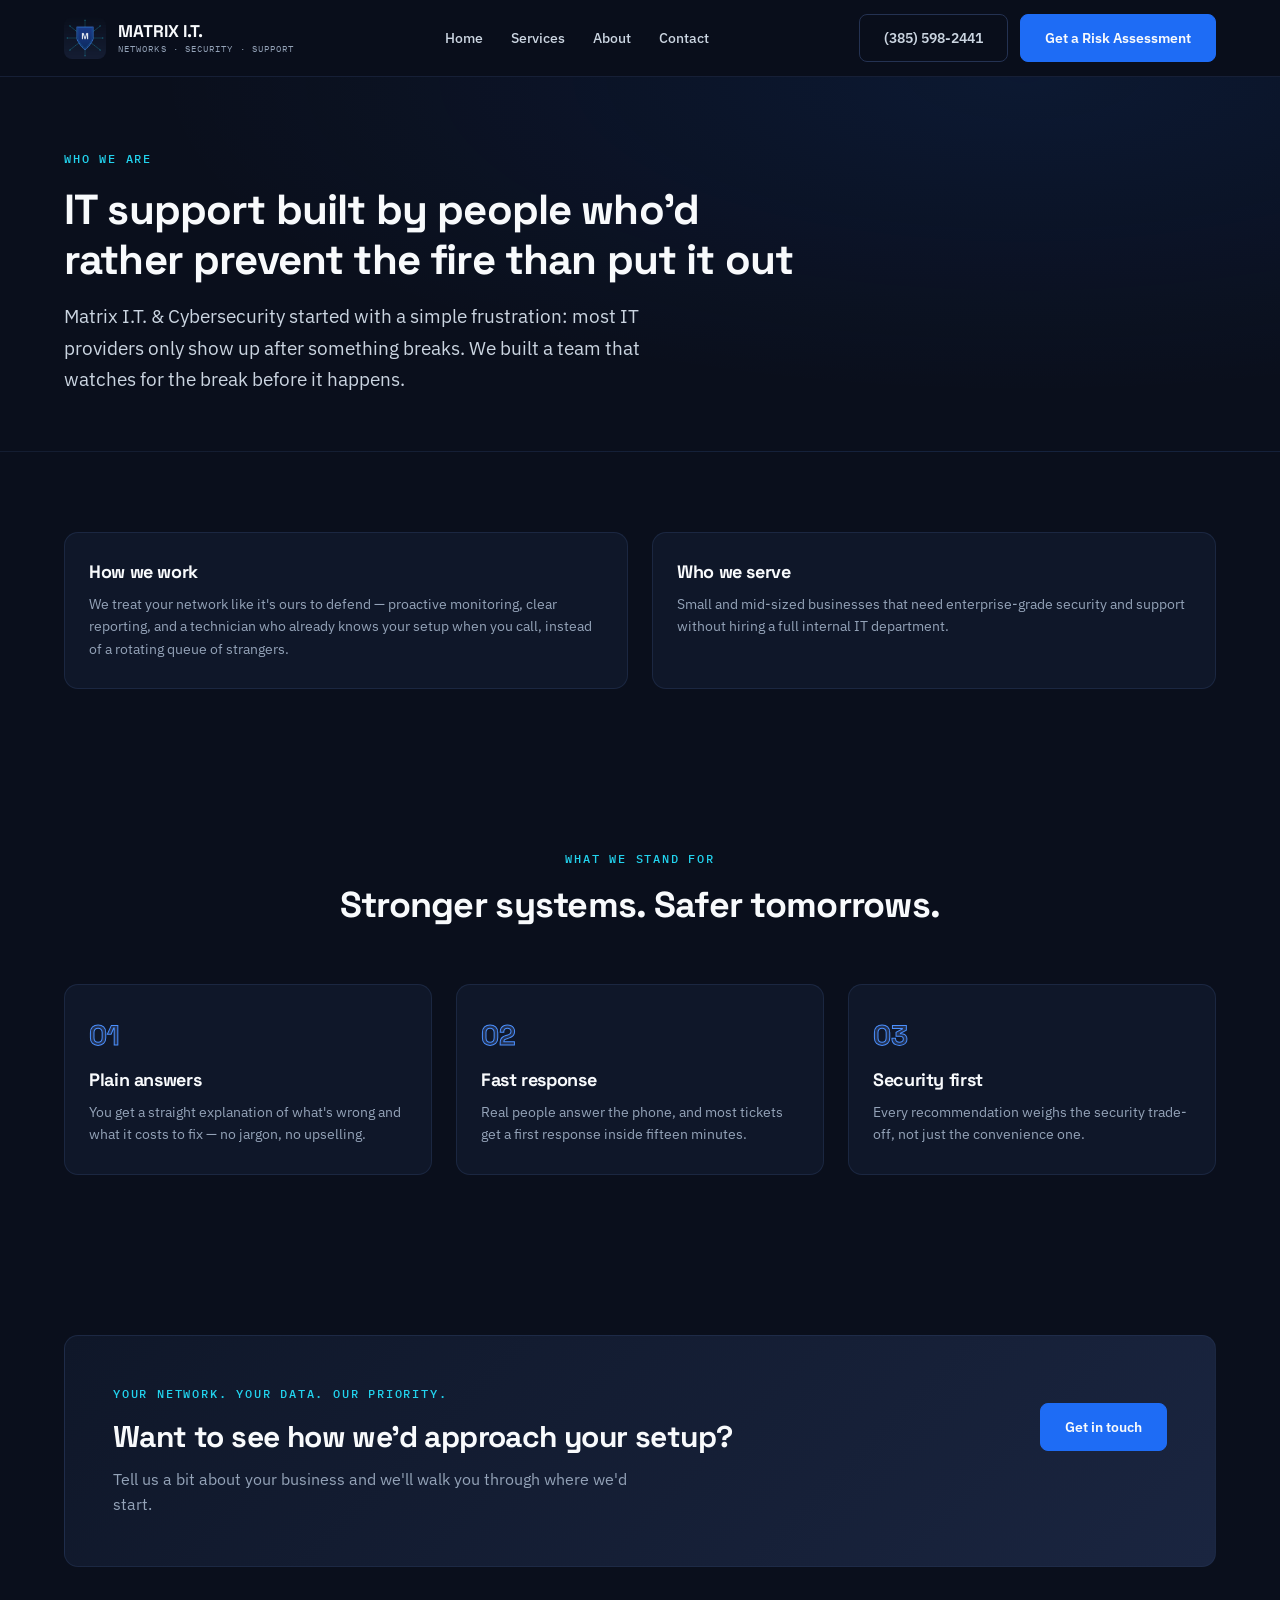
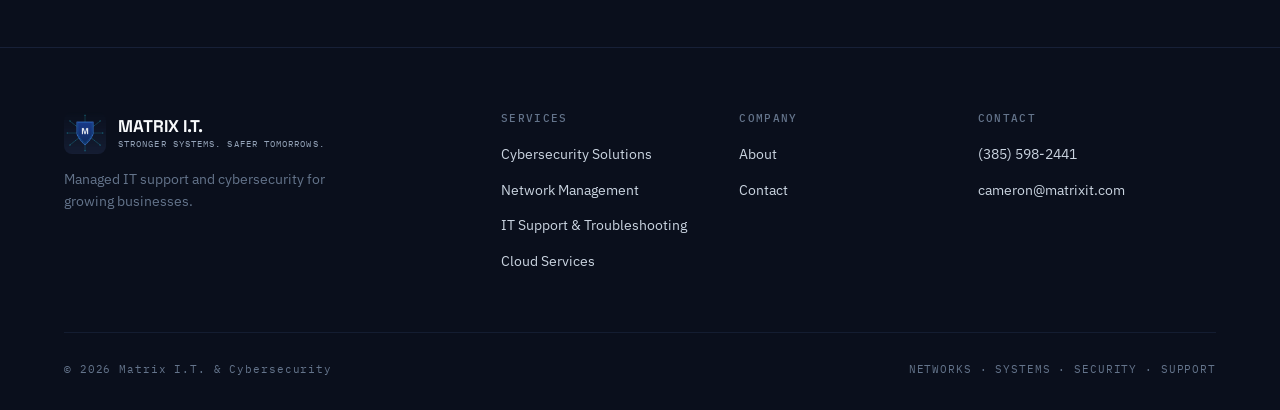
==== about.html @ 4bd4ed59 "Initial draft of Matrix I.T. website" ====
<!DOCTYPE html>
<html lang="en">
<head>
<meta charset="UTF-8">
<meta name="viewport" content="width=device-width, initial-scale=1">
<title>About — Matrix I.T. &amp; Cybersecurity</title>
<meta name="description" content="Matrix I.T. &amp; Cybersecurity is a managed IT and security provider built on straightforward advice and fast response.">
<link rel="preconnect" href="https://fonts.googleapis.com">
<link href="https://fonts.googleapis.com/css2?family=Space+Grotesk:wght@500;600;700&family=IBM+Plex+Sans:wght@400;500;600&family=IBM+Plex+Mono:wght@400;500&display=swap" rel="stylesheet">
<link rel="stylesheet" href="css/style.css">
</head>
<body>

<header class="site-header">
  <div class="wrap">
    <a class="brand" href="index.html">
      <img src="images/logo-blue.jpg" alt="Matrix I.T. &amp; Cybersecurity logo">
      <span>MATRIX I.T.<small>NETWORKS · SECURITY · SUPPORT</small></span>
    </a>
    <nav class="nav-links">
      <a href="index.html">Home</a>
      <a href="services.html">Services</a>
      <a href="about.html">About</a>
      <a href="contact.html">Contact</a>
    </nav>
    <div class="nav-cta">
      <a class="btn btn-ghost" href="tel:+13855982441">(385) 598-2441</a>
      <a class="btn btn-primary" href="contact.html">Get a Risk Assessment</a>
    </div>
    <button class="nav-toggle" aria-label="Toggle menu" aria-expanded="false">☰</button>
  </div>
  <div class="mobile-nav">
    <a href="index.html">Home</a>
    <a href="services.html">Services</a>
    <a href="about.html">About</a>
    <a href="contact.html">Contact</a>
  </div>
</header>

<section class="page-hero">
  <div class="wrap">
    <div class="eyebrow">WHO WE ARE</div>
    <h1>IT support built by people who'd rather prevent the fire than put it out</h1>
    <p class="lede">Matrix I.T. &amp; Cybersecurity started with a simple frustration: most IT providers only show up after something breaks. We built a team that watches for the break before it happens.</p>
  </div>
</section>

<section id="story">
  <div class="wrap">
    <div class="grid cols-2">
      <div class="card">
        <h2>How we work</h2>
        <p>We treat your network like it's ours to defend — proactive monitoring, clear reporting, and a technician who already knows your setup when you call, instead of a rotating queue of strangers.</p>
      </div>
      <div class="card">
        <h2>Who we serve</h2>
        <p>Small and mid-sized businesses that need enterprise-grade security and support without hiring a full internal IT department.</p>
      </div>
    </div>
  </div>
</section>

<section id="values">
  <div class="wrap">
    <div class="section-head">
      <div class="eyebrow">WHAT WE STAND FOR</div>
      <h2>Stronger systems. Safer tomorrows.</h2>
    </div>
    <div class="grid cols-3">
      <div class="card">
        <div class="num">01</div>
        <h3>Plain answers</h3>
        <p>You get a straight explanation of what's wrong and what it costs to fix — no jargon, no upselling.</p>
      </div>
      <div class="card">
        <div class="num">02</div>
        <h3>Fast response</h3>
        <p>Real people answer the phone, and most tickets get a first response inside fifteen minutes.</p>
      </div>
      <div class="card">
        <div class="num">03</div>
        <h3>Security first</h3>
        <p>Every recommendation weighs the security trade-off, not just the convenience one.</p>
      </div>
    </div>
  </div>
</section>

<section id="cta">
  <div class="wrap">
    <div class="panel">
      <div>
        <div class="eyebrow">YOUR NETWORK. YOUR DATA. OUR PRIORITY.</div>
        <h2>Want to see how we'd approach your setup?</h2>
        <p class="mt-0">Tell us a bit about your business and we'll walk you through where we'd start.</p>
      </div>
      <div class="hero-actions">
        <a class="btn btn-primary" href="contact.html">Get in touch</a>
      </div>
    </div>
  </div>
</section>

<footer>
  <div class="wrap">
    <div class="footer-grid">
      <div>
        <div class="brand" style="margin-bottom:14px;">
          <img src="images/logo-blue.jpg" alt="Matrix I.T. logo">
          <span>MATRIX I.T.<small>STRONGER SYSTEMS. SAFER TOMORROWS.</small></span>
        </div>
        <p>Managed IT support and cybersecurity for growing businesses.</p>
      </div>
      <div>
        <h4>SERVICES</h4>
        <ul>
          <li><a href="services.html">Cybersecurity Solutions</a></li>
          <li><a href="services.html">Network Management</a></li>
          <li><a href="services.html">IT Support &amp; Troubleshooting</a></li>
          <li><a href="services.html">Cloud Services</a></li>
        </ul>
      </div>
      <div>
        <h4>COMPANY</h4>
        <ul>
          <li><a href="about.html">About</a></li>
          <li><a href="contact.html">Contact</a></li>
        </ul>
      </div>
      <div>
        <h4>CONTACT</h4>
        <ul>
          <li><a href="tel:+13855982441">(385) 598-2441</a></li>
          <li><a href="mailto:cameron@matrixit.com">cameron@matrixit.com</a></li>
        </ul>
      </div>
    </div>
    <div class="footer-bottom">
      <span>© 2026 Matrix I.T. &amp; Cybersecurity</span>
      <span>NETWORKS · SYSTEMS · SECURITY · SUPPORT</span>
    </div>
  </div>
</footer>

<script src="js/script.js"></script>
</body>
</html>
---- css/style.css ----
/* ========================================
   Matrix I.T. & Cybersecurity — Stylesheet
   ======================================== */

/* --- Design Tokens --- */
:root {
  --navy-900: #0a0f1c;
  --navy-800: #0f1729;
  --navy-700: #1a2540;
  --navy-600: #243252;
  --blue-500: #1e6cf5;
  --blue-400: #4a90ff;
  --blue-300: #7ab0ff;
  --cyan-400: #22d3ee;
  --white: #f8fafc;
  --gray-100: #f1f5f9;
  --gray-200: #e2e8f0;
  --gray-300: #cbd5e1;
  --gray-400: #94a3b8;
  --gray-500: #64748b;
  --gray-600: #475569;
  --green-400: #4ade80;
  --amber-400: #fbbf24;

  --font-head: 'Space Grotesk', sans-serif;
  --font-body: 'IBM Plex Sans', sans-serif;
  --font-mono: 'IBM Plex Mono', monospace;

  --max-width: 1200px;
  --radius: 14px;
  --radius-sm: 8px;
  --transition: 0.25s ease;
}

/* --- Reset --- */
*, *::before, *::after {
  box-sizing: border-box;
  margin: 0;
  padding: 0;
}

html {
  scroll-behavior: smooth;
  -webkit-text-size-adjust: 100%;
}

body {
  font-family: var(--font-body);
  font-size: 16px;
  line-height: 1.6;
  color: var(--gray-100);
  background: var(--navy-900);
  -webkit-font-smoothing: antialiased;
  overflow-x: hidden;
}

img {
  max-width: 100%;
  height: auto;
  display: block;
}

a {
  color: var(--blue-400);
  text-decoration: none;
  transition: color var(--transition);
}

a:hover {
  color: var(--blue-300);
}

ul {
  list-style: none;
}

h1, h2, h3, h4 {
  font-family: var(--font-head);
  font-weight: 700;
  line-height: 1.2;
  letter-spacing: -0.02em;
}

/* --- Layout --- */
.wrap {
  max-width: var(--max-width);
  margin: 0 auto;
  padding: 0 24px;
}

/* --- Buttons --- */
.btn {
  display: inline-flex;
  align-items: center;
  justify-content: center;
  gap: 8px;
  font-family: var(--font-body);
  font-size: 14px;
  font-weight: 600;
  padding: 12px 24px;
  border-radius: var(--radius-sm);
  border: 1.5px solid transparent;
  cursor: pointer;
  transition: all var(--transition);
  white-space: nowrap;
  text-decoration: none;
}

.btn-primary {
  background: var(--blue-500);
  color: var(--white);
  border-color: var(--blue-500);
}

.btn-primary:hover {
  background: #1556d4;
  border-color: #1556d4;
  color: var(--white);
  transform: translateY(-1px);
  box-shadow: 0 8px 24px rgba(30, 108, 245, 0.35);
}

.btn-ghost {
  background: transparent;
  color: var(--gray-300);
  border-color: var(--navy-600);
}

.btn-ghost:hover {
  background: var(--navy-700);
  border-color: var(--blue-500);
  color: var(--white);
}

/* --- Eyebrow / Lede --- */
.eyebrow {
  font-family: var(--font-mono);
  font-size: 12px;
  font-weight: 500;
  letter-spacing: 0.15em;
  text-transform: uppercase;
  color: var(--cyan-400);
  margin-bottom: 16px;
}

.lede {
  font-size: 19px;
  line-height: 1.65;
  color: var(--gray-300);
  max-width: 640px;
}

.mt-0 { margin-top: 0 !important; }

/* --- Header --- */
.site-header {
  position: sticky;
  top: 0;
  z-index: 100;
  background: rgba(10, 15, 28, 0.92);
  backdrop-filter: blur(12px);
  -webkit-backdrop-filter: blur(12px);
  border-bottom: 1px solid rgba(36, 50, 82, 0.5);
}

.site-header .wrap {
  display: flex;
  align-items: center;
  justify-content: space-between;
  gap: 24px;
  padding-top: 14px;
  padding-bottom: 14px;
}

.brand {
  display: flex;
  align-items: center;
  gap: 12px;
  text-decoration: none;
}

.brand img {
  width: 42px;
  height: 42px;
  border-radius: 8px;
  object-fit: cover;
}

.brand span {
  font-family: var(--font-head);
  font-size: 17px;
  font-weight: 700;
  color: var(--white);
  line-height: 1.1;
  display: flex;
  flex-direction: column;
}

.brand small {
  font-family: var(--font-mono);
  font-size: 9px;
  font-weight: 400;
  letter-spacing: 0.12em;
  color: var(--gray-400);
  margin-top: 3px;
}

.nav-links {
  display: flex;
  gap: 28px;
}

.nav-links a {
  font-size: 14px;
  font-weight: 500;
  color: var(--gray-300);
  text-decoration: none;
  position: relative;
  padding: 4px 0;
}

.nav-links a::after {
  content: '';
  position: absolute;
  bottom: 0;
  left: 0;
  width: 0;
  height: 2px;
  background: var(--cyan-400);
  transition: width var(--transition);
}

.nav-links a:hover {
  color: var(--white);
}

.nav-links a:hover::after {
  width: 100%;
}

.nav-cta {
  display: flex;
  align-items: center;
  gap: 12px;
}

.nav-toggle {
  display: none;
  background: none;
  border: 1.5px solid var(--navy-600);
  color: var(--gray-300);
  font-size: 20px;
  padding: 6px 14px;
  border-radius: var(--radius-sm);
  cursor: pointer;
}

.mobile-nav {
  display: none;
  flex-direction: column;
  padding: 0 24px 20px;
  gap: 4px;
}

.mobile-nav a {
  padding: 12px 16px;
  color: var(--gray-300);
  font-size: 15px;
  font-weight: 500;
  border-radius: var(--radius-sm);
  transition: background var(--transition);
}

.mobile-nav a:hover {
  background: var(--navy-700);
  color: var(--white);
}

.site-header.open .mobile-nav {
  display: flex;
}

/* --- Hero --- */
.hero {
  position: relative;
  padding: 80px 0 100px;
  background:
    radial-gradient(ellipse at 75% 20%, rgba(30, 108, 245, 0.12) 0%, transparent 55%),
    radial-gradient(ellipse at 10% 80%, rgba(34, 211, 238, 0.08) 0%, transparent 50%),
    var(--navy-900);
  overflow: hidden;
}

.hero::before {
  content: '';
  position: absolute;
  inset: 0;
  background-image:
    linear-gradient(rgba(36, 50, 82, 0.15) 1px, transparent 1px),
    linear-gradient(90deg, rgba(36, 50, 82, 0.15) 1px, transparent 1px);
  background-size: 48px 48px;
  mask-image: radial-gradient(ellipse at center, black 30%, transparent 80%);
  -webkit-mask-image: radial-gradient(ellipse at center, black 30%, transparent 80%);
}

.hero .wrap {
  display: grid;
  grid-template-columns: 1.4fr 1fr;
  align-items: center;
  gap: 60px;
  position: relative;
  z-index: 1;
}

.hero h1 {
  font-size: clamp(32px, 5vw, 50px);
  line-height: 1.1;
  color: var(--white);
  margin-bottom: 20px;
}

.hero .lede {
  margin-bottom: 32px;
}

.hero-actions {
  display: flex;
  gap: 14px;
  flex-wrap: wrap;
  margin-bottom: 48px;
}

.hero-stats {
  display: flex;
  gap: 36px;
  flex-wrap: wrap;
}

.hero-stats div {
  display: flex;
  flex-direction: column;
}

.hero-stats strong {
  font-family: var(--font-head);
  font-size: 30px;
  font-weight: 700;
  color: var(--cyan-400);
  line-height: 1;
}

.hero-stats span {
  font-family: var(--font-mono);
  font-size: 10px;
  letter-spacing: 0.1em;
  color: var(--gray-500);
  margin-top: 6px;
}

.hero-art {
  display: flex;
  justify-content: center;
  align-items: center;
}

.hero-art img {
  width: 100%;
  max-width: 380px;
  border-radius: var(--radius);
  filter: drop-shadow(0 20px 60px rgba(30, 108, 245, 0.3));
}

/* --- Page Hero (sub-pages) --- */
.page-hero {
  position: relative;
  padding: 72px 0 56px;
  background:
    radial-gradient(ellipse at 80% 0%, rgba(30, 108, 245, 0.1) 0%, transparent 60%),
    var(--navy-900);
  border-bottom: 1px solid rgba(36, 50, 82, 0.4);
}

.page-hero h1 {
  font-size: clamp(28px, 4vw, 42px);
  color: var(--white);
  margin-bottom: 16px;
  max-width: 760px;
}

/* --- Sections --- */
section {
  padding: 80px 0;
}

.section-head {
  text-align: center;
  margin-bottom: 56px;
}

.section-head h2 {
  font-size: clamp(26px, 3.5vw, 36px);
  color: var(--white);
  margin-bottom: 12px;
}

.section-head p {
  color: var(--gray-400);
  font-size: 17px;
  max-width: 520px;
  margin: 0 auto;
}

/* --- Grid --- */
.grid {
  display: grid;
  gap: 24px;
}

.cols-2 { grid-template-columns: repeat(2, 1fr); }
.cols-3 { grid-template-columns: repeat(3, 1fr); }
.cols-5 { grid-template-columns: repeat(5, 1fr); }

/* --- Cards --- */
.card {
  background: var(--navy-800);
  border: 1px solid rgba(36, 50, 82, 0.6);
  border-radius: var(--radius);
  padding: 28px 24px;
  transition: all var(--transition);
}

.card:hover {
  border-color: rgba(30, 108, 245, 0.5);
  transform: translateY(-4px);
  box-shadow: 0 12px 40px rgba(0, 0, 0, 0.3);
}

.card h2,
.card h3 {
  font-size: 18px;
  color: var(--white);
  margin-bottom: 10px;
}

.card p {
  color: var(--gray-400);
  font-size: 14px;
  line-height: 1.6;
}

.card ul {
  margin-top: 16px;
}

.card ul li {
  position: relative;
  padding-left: 22px;
  margin-bottom: 8px;
  font-size: 14px;
  color: var(--gray-300);
}

.card ul li::before {
  content: '▸';
  position: absolute;
  left: 0;
  color: var(--cyan-400);
  font-weight: 700;
}

.icon-badge {
  width: 48px;
  height: 48px;
  border-radius: 12px;
  background: linear-gradient(135deg, rgba(30, 108, 245, 0.15), rgba(34, 211, 238, 0.1));
  border: 1px solid rgba(30, 108, 245, 0.3);
  display: flex;
  align-items: center;
  justify-content: center;
  font-size: 22px;
  color: var(--cyan-400);
  margin-bottom: 18px;
}

/* --- Timeline / Steps --- */
.timeline {
  display: grid;
  grid-template-columns: repeat(4, 1fr);
  gap: 24px;
}

.step {
  position: relative;
  padding: 28px 24px;
  background: var(--navy-800);
  border: 1px solid rgba(36, 50, 82, 0.6);
  border-radius: var(--radius);
  border-top: 3px solid var(--blue-500);
}

.step .tag {
  font-family: var(--font-mono);
  font-size: 11px;
  font-weight: 500;
  letter-spacing: 0.1em;
  color: var(--cyan-400);
  margin-bottom: 14px;
}

.step h3 {
  font-size: 18px;
  color: var(--white);
  margin-bottom: 8px;
}

.step p {
  font-size: 14px;
  color: var(--gray-400);
}

/* --- Panel / CTA --- */
.panel {
  display: flex;
  align-items: center;
  justify-content: space-between;
  gap: 40px;
  background: linear-gradient(135deg, var(--navy-800), var(--navy-700));
  border: 1px solid rgba(36, 50, 82, 0.6);
  border-radius: var(--radius);
  padding: 48px;
}

.panel h2 {
  font-size: clamp(22px, 3vw, 30px);
  color: var(--white);
  margin-bottom: 12px;
}

.panel p {
  color: var(--gray-400);
  font-size: 16px;
  max-width: 520px;
}

/* --- Values numbered --- */
.card .num {
  font-family: var(--font-head);
  font-size: 28px;
  font-weight: 700;
  color: var(--navy-600);
  -webkit-text-stroke: 1px var(--blue-400);
  margin-bottom: 12px;
}

/* --- Table --- */
table {
  width: 100%;
  border-collapse: collapse;
  border-radius: var(--radius);
  overflow: hidden;
  border: 1px solid rgba(36, 50, 82, 0.6);
}

thead {
  background: var(--navy-700);
}

th {
  text-align: left;
  padding: 16px 20px;
  font-family: var(--font-mono);
  font-size: 12px;
  font-weight: 500;
  letter-spacing: 0.08em;
  text-transform: uppercase;
  color: var(--cyan-400);
}

td {
  padding: 18px 20px;
  font-size: 14px;
  color: var(--gray-300);
  border-top: 1px solid rgba(36, 50, 82, 0.4);
}

td:first-child {
  font-weight: 600;
  color: var(--white);
}

tbody tr {
  transition: background var(--transition);
}

tbody tr:hover {
  background: rgba(30, 108, 245, 0.06);
}

/* --- Footer --- */
footer {
  background: var(--navy-900);
  border-top: 1px solid rgba(36, 50, 82, 0.5);
  padding: 64px 0 32px;
}

.footer-grid {
  display: grid;
  grid-template-columns: 2fr 1fr 1fr 1.2fr;
  gap: 40px;
  margin-bottom: 48px;
}

footer .brand {
  margin-bottom: 14px;
}

footer p {
  font-size: 14px;
  color: var(--gray-500);
  max-width: 280px;
}

footer h4 {
  font-family: var(--font-mono);
  font-size: 11px;
  font-weight: 500;
  letter-spacing: 0.12em;
  color: var(--gray-500);
  margin-bottom: 16px;
}

footer ul li {
  margin-bottom: 10px;
}

footer ul li a {
  font-size: 14px;
  color: var(--gray-300);
  text-decoration: none;
}

footer ul li a:hover {
  color: var(--cyan-400);
}

.footer-bottom {
  display: flex;
  justify-content: space-between;
  align-items: center;
  padding-top: 28px;
  border-top: 1px solid rgba(36, 50, 82, 0.4);
}

.footer-bottom span {
  font-family: var(--font-mono);
  font-size: 11px;
  letter-spacing: 0.08em;
  color: var(--gray-500);
}

/* --- Contact Page --- */
.contact-grid {
  display: grid;
  grid-template-columns: 1fr 1.2fr;
  gap: 48px;
}

.contact-info h2 {
  font-size: 22px;
  color: var(--white);
  margin-bottom: 16px;
}

.contact-info p {
  color: var(--gray-400);
  font-size: 15px;
  margin-bottom: 28px;
}

.contact-detail {
  display: flex;
  align-items: center;
  gap: 16px;
  margin-bottom: 20px;
}

.contact-detail .icon-badge {
  width: 44px;
  height: 44px;
  font-size: 18px;
  margin-bottom: 0;
  flex-shrink: 0;
}

.contact-detail .label {
  font-family: var(--font-mono);
  font-size: 11px;
  letter-spacing: 0.1em;
  color: var(--gray-500);
  text-transform: uppercase;
}

.contact-detail .value {
  font-size: 15px;
  color: var(--white);
  font-weight: 500;
}

.contact-form {
  background: var(--navy-800);
  border: 1px solid rgba(36, 50, 82, 0.6);
  border-radius: var(--radius);
  padding: 40px;
}

.form-row {
  display: grid;
  grid-template-columns: 1fr 1fr;
  gap: 20px;
  margin-bottom: 20px;
}

.form-group {
  margin-bottom: 20px;
}

.form-group label {
  display: block;
  font-family: var(--font-mono);
  font-size: 11px;
  font-weight: 500;
  letter-spacing: 0.1em;
  text-transform: uppercase;
  color: var(--gray-500);
  margin-bottom: 8px;
}

.form-group input,
.form-group textarea,
.form-group select {
  width: 100%;
  background: var(--navy-900);
  border: 1.5px solid var(--navy-600);
  border-radius: var(--radius-sm);
  padding: 12px 16px;
  font-family: var(--font-body);
  font-size: 15px;
  color: var(--white);
  transition: border-color var(--transition);
}

.form-group input:focus,
.form-group textarea:focus,
.form-group select:focus {
  outline: none;
  border-color: var(--blue-500);
  box-shadow: 0 0 0 3px rgba(30, 108, 245, 0.15);
}

.form-group textarea {
  resize: vertical;
  min-height: 120px;
}

.form-message {
  padding: 14px 18px;
  border-radius: var(--radius-sm);
  font-size: 14px;
  margin-bottom: 20px;
  display: none;
}

.form-message.success {
  background: rgba(74, 222, 128, 0.1);
  border: 1px solid rgba(74, 222, 128, 0.3);
  color: var(--green-400);
  display: block;
}

/* --- Responsive --- */
@media (max-width: 960px) {
  .nav-links,
  .nav-cta .btn-ghost {
    display: none;
  }

  .nav-toggle {
    display: block;
  }

  .nav-cta {
    gap: 0;
  }

  .hero .wrap {
    grid-template-columns: 1fr;
    gap: 40px;
  }

  .hero-art {
    order: -1;
  }

  .hero-art img {
    max-width: 240px;
  }

  .cols-5 {
    grid-template-columns: repeat(2, 1fr);
  }

  .cols-3 {
    grid-template-columns: 1fr;
  }

  .timeline {
    grid-template-columns: repeat(2, 1fr);
  }

  .panel {
    flex-direction: column;
    text-align: center;
    align-items: stretch;
  }

  .footer-grid {
    grid-template-columns: 1fr 1fr;
  }

  .contact-grid {
    grid-template-columns: 1fr;
  }
}

@media (max-width: 640px) {
  .cols-2,
  .cols-5 {
    grid-template-columns: 1fr;
  }

  .timeline {
    grid-template-columns: 1fr;
  }

  .form-row {
    grid-template-columns: 1fr;
  }

  .footer-grid {
    grid-template-columns: 1fr;
  }

  .footer-bottom {
    flex-direction: column;
    gap: 12px;
    text-align: center;
  }

  .hero-stats {
    gap: 24px;
  }

  .hero-stats strong {
    font-size: 24px;
  }

  .panel {
    padding: 32px 24px;
  }

  section {
    padding: 56px 0;
  }

  .contact-form {
    padding: 28px 20px;
  }
}
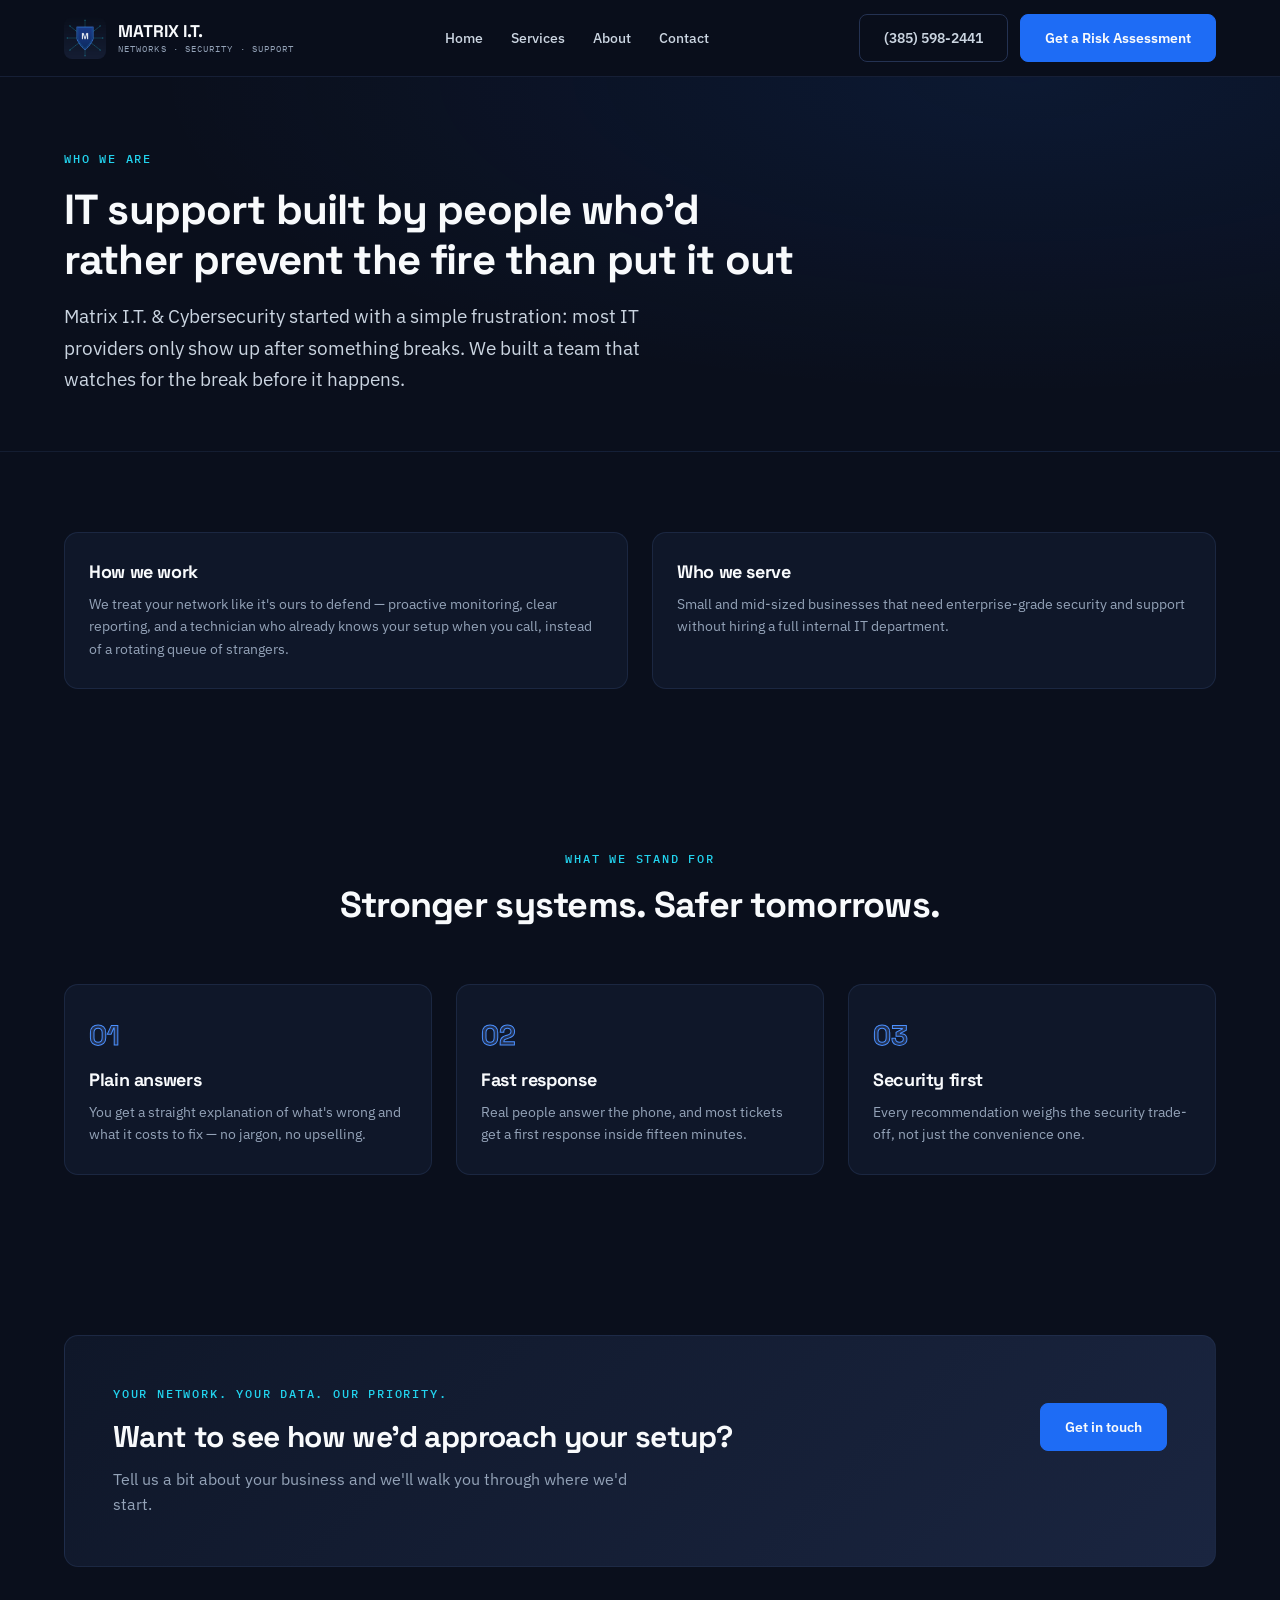
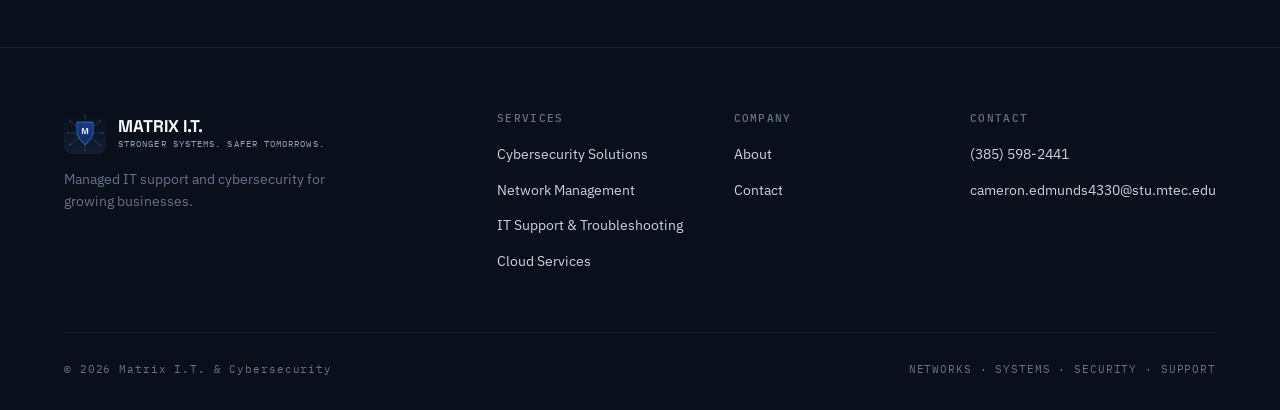
==== commit e058f241: "Use temporary contact email" ====
--- a/about.html
+++ b/about.html
@@ -131,7 +131,7 @@
         <h4>CONTACT</h4>
         <ul>
           <li><a href="tel:+13855982441">(385) 598-2441</a></li>
-          <li><a href="mailto:cameron@matrixit.com">cameron@matrixit.com</a></li>
+          <li><a href="mailto:cameron.edmunds4330@stu.mtec.edu">cameron.edmunds4330@stu.mtec.edu</a></li>
         </ul>
       </div>
     </div>
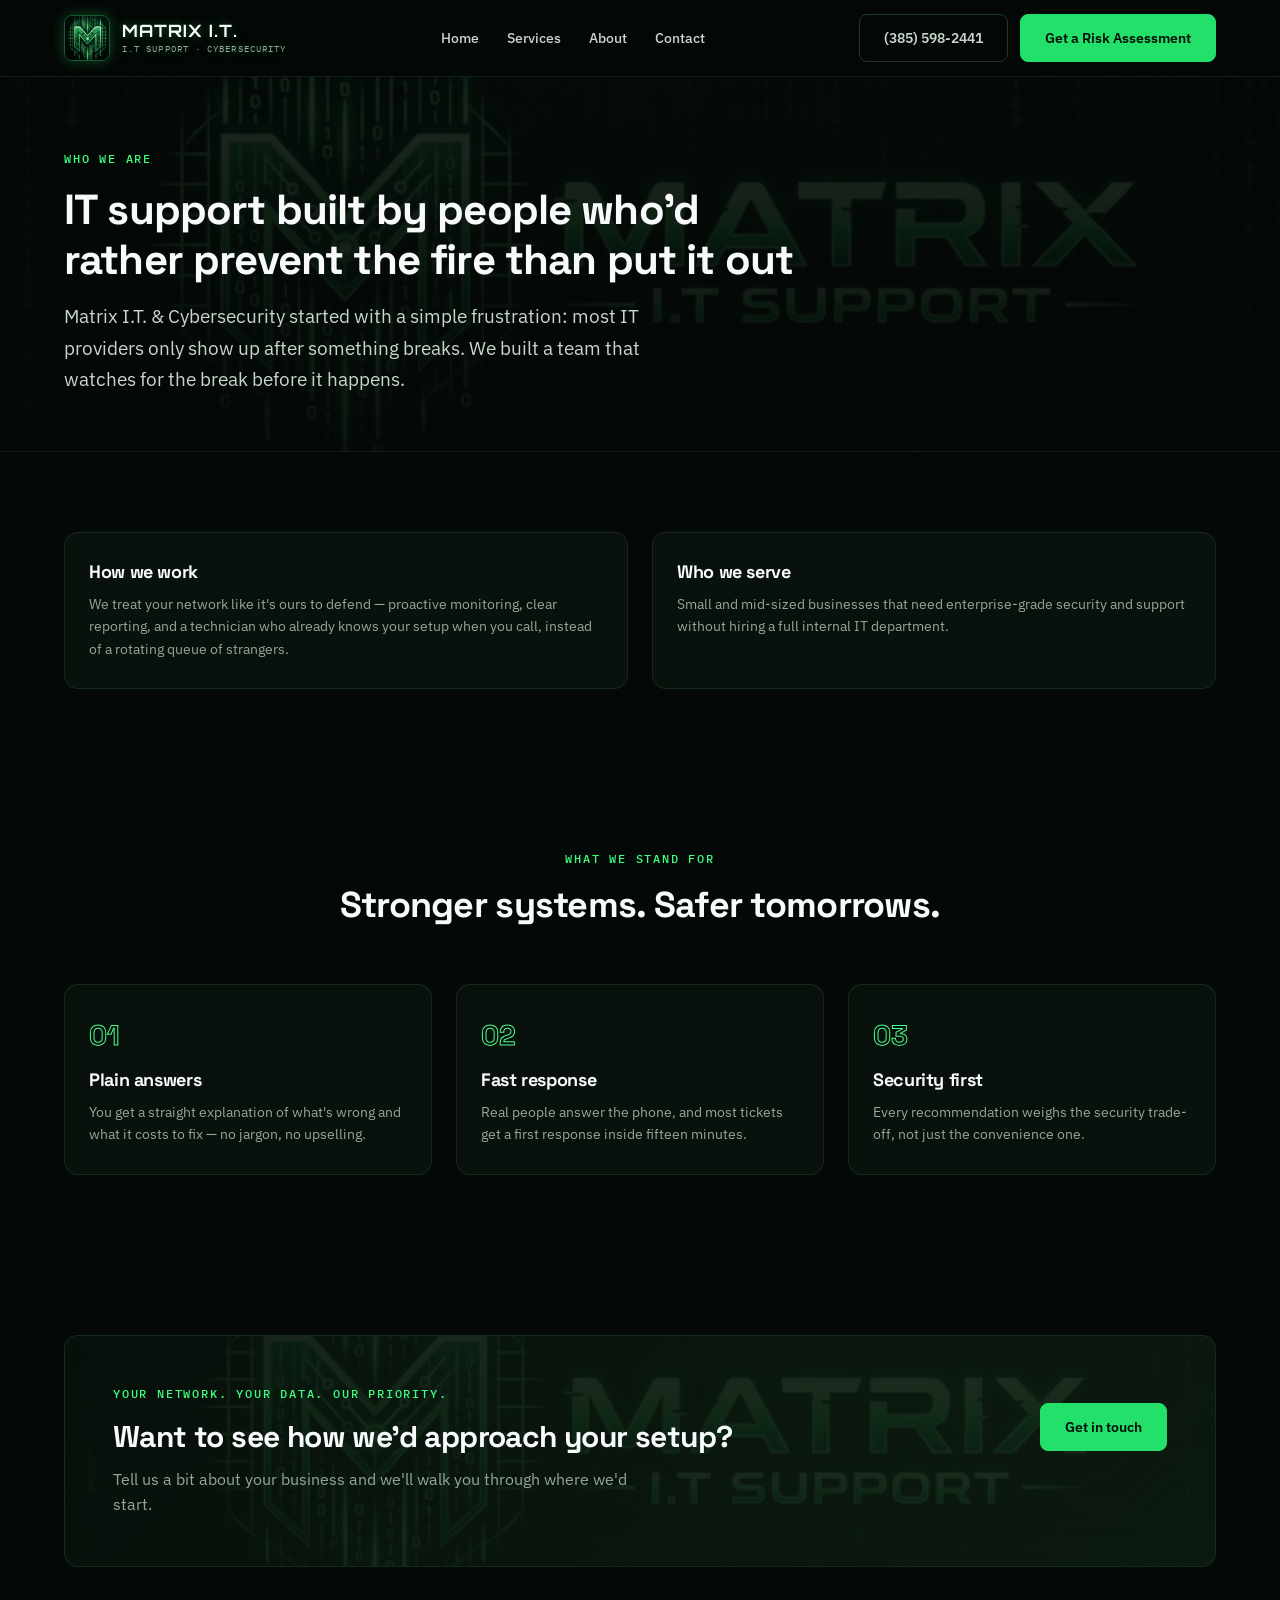
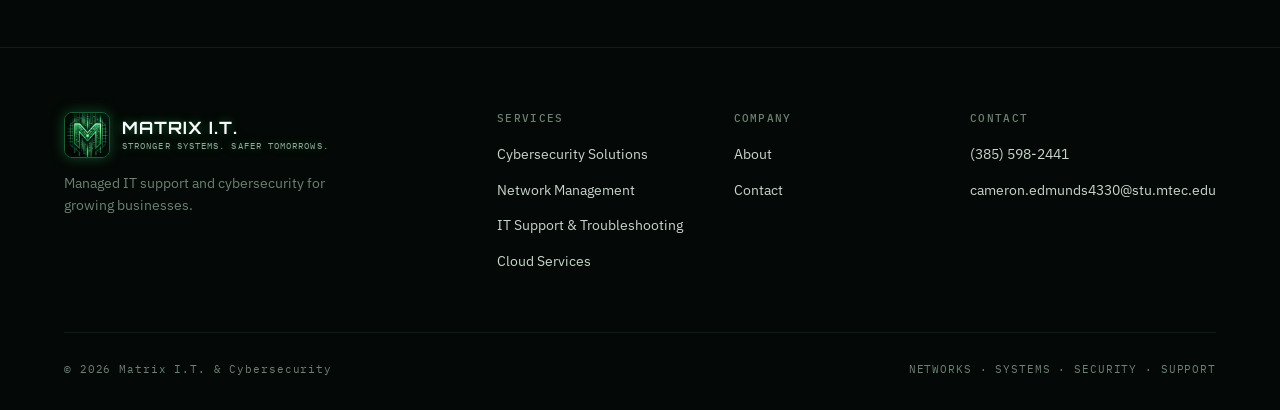
==== commit 9dd52da1: "Retheme site around new Matrix I.T. logo" ====
--- a/about.html
+++ b/about.html
@@ -2,11 +2,13 @@
 <html lang="en">
 <head>
 <meta charset="UTF-8">
+<meta name="theme-color" content="#040806">
+<link rel="icon" href="images/logo-m.png">
 <meta name="viewport" content="width=device-width, initial-scale=1">
 <title>About — Matrix I.T. &amp; Cybersecurity</title>
 <meta name="description" content="Matrix I.T. &amp; Cybersecurity is a managed IT and security provider built on straightforward advice and fast response.">
 <link rel="preconnect" href="https://fonts.googleapis.com">
-<link href="https://fonts.googleapis.com/css2?family=Space+Grotesk:wght@500;600;700&family=IBM+Plex+Sans:wght@400;500;600&family=IBM+Plex+Mono:wght@400;500&display=swap" rel="stylesheet">
+<link href="https://fonts.googleapis.com/css2?family=Orbitron:wght@600;800&family=Space+Grotesk:wght@500;600;700&family=IBM+Plex+Sans:wght@400;500;600&family=IBM+Plex+Mono:wght@400;500&display=swap" rel="stylesheet">
 <link rel="stylesheet" href="css/style.css">
 </head>
 <body>
@@ -14,8 +16,8 @@
 <header class="site-header">
   <div class="wrap">
     <a class="brand" href="index.html">
-      <img src="images/logo-blue.jpg" alt="Matrix I.T. &amp; Cybersecurity logo">
-      <span>MATRIX I.T.<small>NETWORKS · SECURITY · SUPPORT</small></span>
+      <img src="images/logo-m.png" alt="Matrix I.T. &amp; Cybersecurity logo">
+      <span>MATRIX I.T.<small>I.T SUPPORT · CYBERSECURITY</small></span>
     </a>
     <nav class="nav-links">
       <a href="index.html">Home</a>
@@ -106,7 +108,7 @@
     <div class="footer-grid">
       <div>
         <div class="brand" style="margin-bottom:14px;">
-          <img src="images/logo-blue.jpg" alt="Matrix I.T. logo">
+          <img src="images/logo-m.png" alt="Matrix I.T. logo">
           <span>MATRIX I.T.<small>STRONGER SYSTEMS. SAFER TOMORROWS.</small></span>
         </div>
         <p>Managed IT support and cybersecurity for growing businesses.</p>
--- a/css/style.css
+++ b/css/style.css
@@ -4,20 +4,20 @@
 
 /* --- Design Tokens --- */
 :root {
-  --navy-900: #0a0f1c;
-  --navy-800: #0f1729;
-  --navy-700: #1a2540;
-  --navy-600: #243252;
-  --blue-500: #1e6cf5;
-  --blue-400: #4a90ff;
-  --blue-300: #7ab0ff;
-  --cyan-400: #22d3ee;
+  --navy-900: #040806;
+  --navy-800: #08110b;
+  --navy-700: #0d1c12;
+  --navy-600: #1b3a24;
+  --blue-500: #22e06a;
+  --blue-400: #4dff8f;
+  --blue-300: #9dffc0;
+  --cyan-400: #3dff7f;
   --white: #f8fafc;
   --gray-100: #f1f5f9;
   --gray-200: #e2e8f0;
-  --gray-300: #cbd5e1;
-  --gray-400: #94a3b8;
-  --gray-500: #64748b;
+  --gray-300: #c8d6cc;
+  --gray-400: #93a89a;
+  --gray-500: #6b8273;
   --gray-600: #475569;
   --green-400: #4ade80;
   --amber-400: #fbbf24;
@@ -108,16 +108,16 @@
 
 .btn-primary {
   background: var(--blue-500);
-  color: var(--white);
+  color: #021008;
   border-color: var(--blue-500);
 }
 
 .btn-primary:hover {
-  background: #1556d4;
-  border-color: #1556d4;
-  color: var(--white);
+  background: #1cc45c;
+  border-color: #1cc45c;
+  color: #021008;
   transform: translateY(-1px);
-  box-shadow: 0 8px 24px rgba(30, 108, 245, 0.35);
+  box-shadow: 0 8px 24px rgba(34, 224, 106, 0.35);
 }
 
 .btn-ghost {
@@ -157,10 +157,10 @@
   position: sticky;
   top: 0;
   z-index: 100;
-  background: rgba(10, 15, 28, 0.92);
+  background: rgba(4, 8, 6, 0.92);
   backdrop-filter: blur(12px);
   -webkit-backdrop-filter: blur(12px);
-  border-bottom: 1px solid rgba(36, 50, 82, 0.5);
+  border-bottom: 1px solid rgba(27, 58, 36, 0.5);
 }
 
 .site-header .wrap {
@@ -285,8 +285,8 @@
   position: relative;
   padding: 80px 0 100px;
   background:
-    radial-gradient(ellipse at 75% 20%, rgba(30, 108, 245, 0.12) 0%, transparent 55%),
-    radial-gradient(ellipse at 10% 80%, rgba(34, 211, 238, 0.08) 0%, transparent 50%),
+    radial-gradient(ellipse at 75% 20%, rgba(34, 224, 106, 0.12) 0%, transparent 55%),
+    radial-gradient(ellipse at 10% 80%, rgba(61, 255, 127, 0.08) 0%, transparent 50%),
     var(--navy-900);
   overflow: hidden;
 }
@@ -296,8 +296,8 @@
   position: absolute;
   inset: 0;
   background-image:
-    linear-gradient(rgba(36, 50, 82, 0.15) 1px, transparent 1px),
-    linear-gradient(90deg, rgba(36, 50, 82, 0.15) 1px, transparent 1px);
+    linear-gradient(rgba(27, 58, 36, 0.15) 1px, transparent 1px),
+    linear-gradient(90deg, rgba(27, 58, 36, 0.15) 1px, transparent 1px);
   background-size: 48px 48px;
   mask-image: radial-gradient(ellipse at center, black 30%, transparent 80%);
   -webkit-mask-image: radial-gradient(ellipse at center, black 30%, transparent 80%);
@@ -305,7 +305,7 @@
 
 .hero .wrap {
   display: grid;
-  grid-template-columns: 1.4fr 1fr;
+  grid-template-columns: 1.1fr 1fr;
   align-items: center;
   gap: 60px;
   position: relative;
@@ -367,7 +367,7 @@
   width: 100%;
   max-width: 380px;
   border-radius: var(--radius);
-  filter: drop-shadow(0 20px 60px rgba(30, 108, 245, 0.3));
+  filter: drop-shadow(0 20px 60px rgba(34, 224, 106, 0.3));
 }
 
 /* --- Page Hero (sub-pages) --- */
@@ -375,9 +375,9 @@
   position: relative;
   padding: 72px 0 56px;
   background:
-    radial-gradient(ellipse at 80% 0%, rgba(30, 108, 245, 0.1) 0%, transparent 60%),
+    radial-gradient(ellipse at 80% 0%, rgba(34, 224, 106, 0.1) 0%, transparent 60%),
     var(--navy-900);
-  border-bottom: 1px solid rgba(36, 50, 82, 0.4);
+  border-bottom: 1px solid rgba(27, 58, 36, 0.4);
 }
 
 .page-hero h1 {
@@ -423,14 +423,14 @@
 /* --- Cards --- */
 .card {
   background: var(--navy-800);
-  border: 1px solid rgba(36, 50, 82, 0.6);
+  border: 1px solid rgba(27, 58, 36, 0.6);
   border-radius: var(--radius);
   padding: 28px 24px;
   transition: all var(--transition);
 }
 
 .card:hover {
-  border-color: rgba(30, 108, 245, 0.5);
+  border-color: rgba(34, 224, 106, 0.5);
   transform: translateY(-4px);
   box-shadow: 0 12px 40px rgba(0, 0, 0, 0.3);
 }
@@ -472,8 +472,8 @@
   width: 48px;
   height: 48px;
   border-radius: 12px;
-  background: linear-gradient(135deg, rgba(30, 108, 245, 0.15), rgba(34, 211, 238, 0.1));
-  border: 1px solid rgba(30, 108, 245, 0.3);
+  background: linear-gradient(135deg, rgba(34, 224, 106, 0.15), rgba(61, 255, 127, 0.1));
+  border: 1px solid rgba(34, 224, 106, 0.3);
   display: flex;
   align-items: center;
   justify-content: center;
@@ -493,7 +493,7 @@
   position: relative;
   padding: 28px 24px;
   background: var(--navy-800);
-  border: 1px solid rgba(36, 50, 82, 0.6);
+  border: 1px solid rgba(27, 58, 36, 0.6);
   border-radius: var(--radius);
   border-top: 3px solid var(--blue-500);
 }
@@ -525,7 +525,7 @@
   justify-content: space-between;
   gap: 40px;
   background: linear-gradient(135deg, var(--navy-800), var(--navy-700));
-  border: 1px solid rgba(36, 50, 82, 0.6);
+  border: 1px solid rgba(27, 58, 36, 0.6);
   border-radius: var(--radius);
   padding: 48px;
 }
@@ -558,7 +558,7 @@
   border-collapse: collapse;
   border-radius: var(--radius);
   overflow: hidden;
-  border: 1px solid rgba(36, 50, 82, 0.6);
+  border: 1px solid rgba(27, 58, 36, 0.6);
 }
 
 thead {
@@ -580,7 +580,7 @@
   padding: 18px 20px;
   font-size: 14px;
   color: var(--gray-300);
-  border-top: 1px solid rgba(36, 50, 82, 0.4);
+  border-top: 1px solid rgba(27, 58, 36, 0.4);
 }
 
 td:first-child {
@@ -593,13 +593,13 @@
 }
 
 tbody tr:hover {
-  background: rgba(30, 108, 245, 0.06);
+  background: rgba(34, 224, 106, 0.06);
 }
 
 /* --- Footer --- */
 footer {
   background: var(--navy-900);
-  border-top: 1px solid rgba(36, 50, 82, 0.5);
+  border-top: 1px solid rgba(27, 58, 36, 0.5);
   padding: 64px 0 32px;
 }
 
@@ -648,7 +648,7 @@
   justify-content: space-between;
   align-items: center;
   padding-top: 28px;
-  border-top: 1px solid rgba(36, 50, 82, 0.4);
+  border-top: 1px solid rgba(27, 58, 36, 0.4);
 }
 
 .footer-bottom span {
@@ -708,7 +708,7 @@
 
 .contact-form {
   background: var(--navy-800);
-  border: 1px solid rgba(36, 50, 82, 0.6);
+  border: 1px solid rgba(27, 58, 36, 0.6);
   border-radius: var(--radius);
   padding: 40px;
 }
@@ -754,7 +754,7 @@
 .form-group select:focus {
   outline: none;
   border-color: var(--blue-500);
-  box-shadow: 0 0 0 3px rgba(30, 108, 245, 0.15);
+  box-shadow: 0 0 0 3px rgba(34, 224, 106, 0.15);
 }
 
 .form-group textarea {
@@ -876,3 +876,23 @@
     padding: 28px 20px;
   }
 }
+
+/* ===== Matrix theme additions ===== */
+.brand img { width: 46px; height: 46px; border: 1px solid rgba(61,255,127,.35); box-shadow: 0 0 14px rgba(61,255,127,.25); }
+.brand span { font-family: 'Orbitron', var(--font-head); letter-spacing: .06em; text-shadow: 0 0 10px rgba(61,255,127,.35); }
+.hero { position: relative; }
+#matrix-rain { position: absolute; inset: 0; width: 100%; height: 100%; opacity: .16; pointer-events: none; z-index: 0; }
+.hero::before { z-index: 0; }
+.hero h1 { text-shadow: 0 0 24px rgba(61,255,127,.12); }
+.hero-stats strong { text-shadow: 0 0 16px rgba(61,255,127,.45); }
+.hero-art img { max-width: 100%; border: 1px solid rgba(61,255,127,.35); box-shadow: 0 0 0 1px rgba(61,255,127,.08), 0 0 50px rgba(61,255,127,.22); filter: none; }
+.icon-badge { box-shadow: inset 0 0 12px rgba(61,255,127,.12); }
+.card:hover, .step:hover { box-shadow: 0 12px 40px rgba(0,0,0,.4), 0 0 24px rgba(61,255,127,.12); }
+.step { border-top-color: var(--cyan-400); }
+.panel { background: linear-gradient(135deg, #08110b, #0d1c12), url('../images/matrix-banner.jpg'); background-blend-mode: normal; position: relative; overflow: hidden; }
+.panel::after { content: ''; position: absolute; inset: 0; background: url('../images/matrix-banner.jpg') center/cover; opacity: .08; pointer-events: none; }
+.panel > * { position: relative; z-index: 1; }
+.page-hero { background: linear-gradient(rgba(4,8,6,.88), rgba(4,8,6,.94)), url('../images/matrix-banner.jpg') center/cover; }
+.card .num { color: transparent; }
+::selection { background: rgba(61,255,127,.35); color: #fff; }
+@media (prefers-reduced-motion: reduce) { #matrix-rain { display: none; } }
